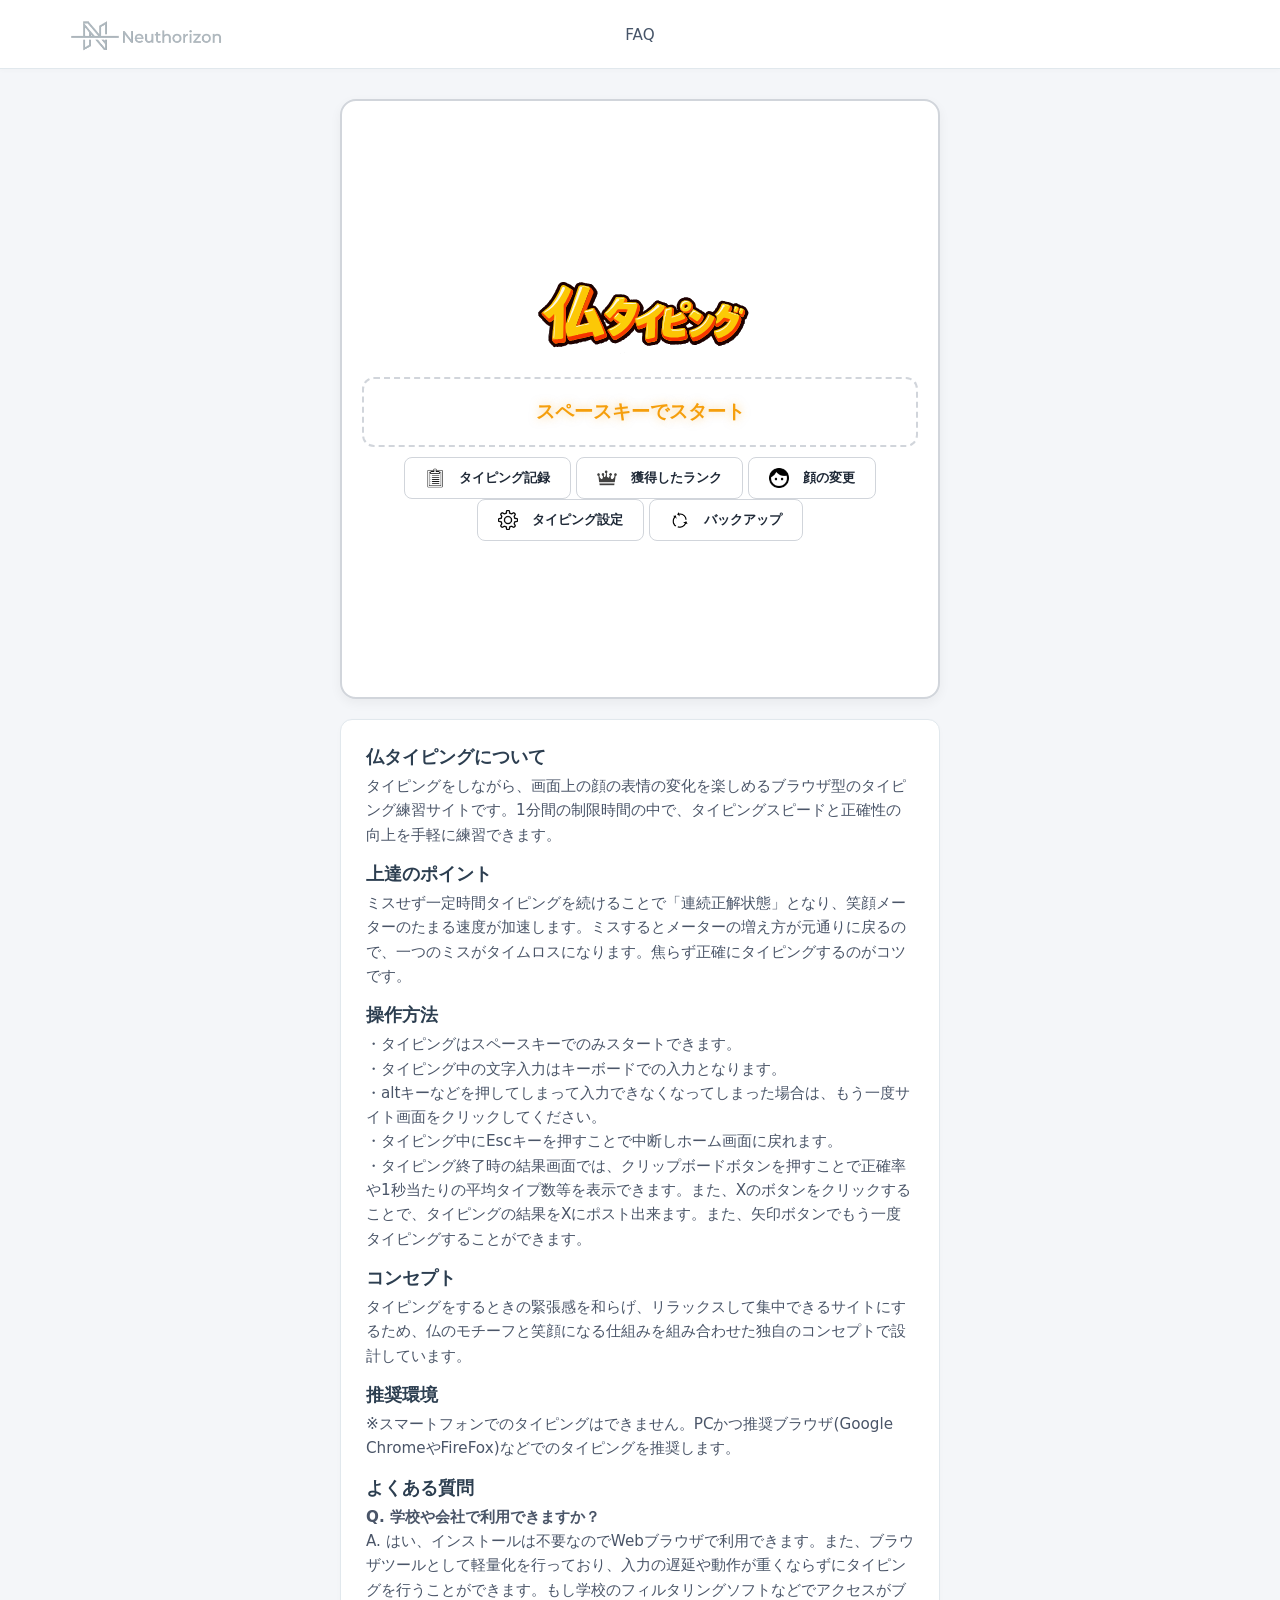
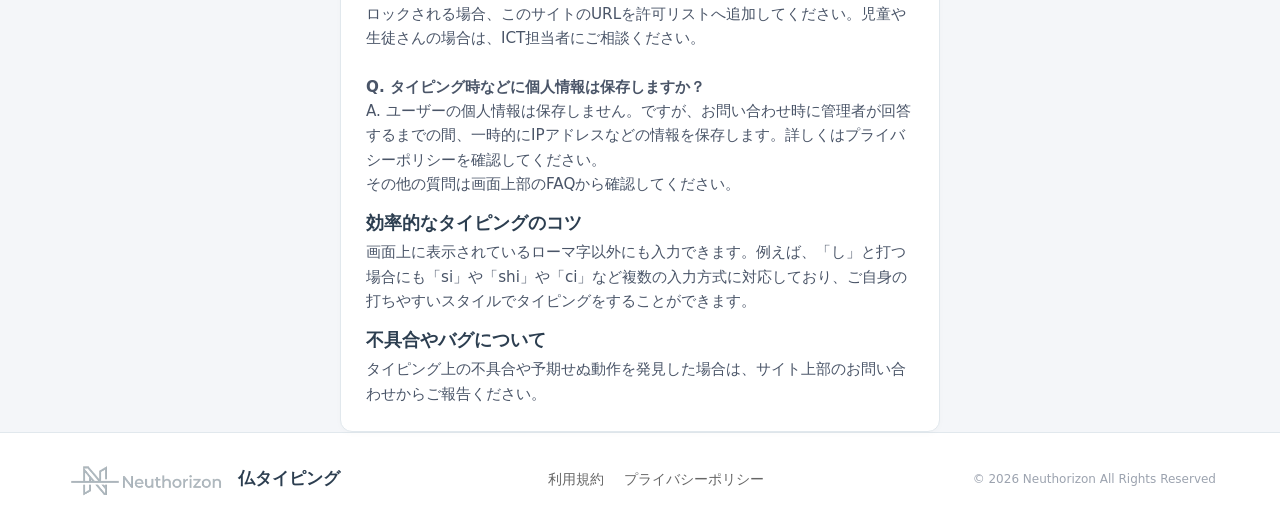
==== hotoketyping/index.html @ e341dd8b "edit typing" ====
<!DOCTYPE html>
<html lang="ja">
<head>
  <meta charset="UTF-8">
  <meta name="viewport" content="width=device-width, initial-scale=1.0">
  <title>仏タイピング</title>
  <link rel="icon" type="image/svg+xml" href="./assets/img/TabIcon.svg">
  <!-- CSSスタイルシートの読み込み（絶対パス化） -->
  <link rel="stylesheet" href="./assets/css/style.css">
  
  <style>
    body {
      overflow-x: hidden;
      width: 100%;
      max-width: 100vw;
    }

    .main-container {
      width: 100%;
      max-width: 1200px;
      margin: 0 auto;
      padding: 0 15px;
      box-sizing: border-box;
    }

    .content-wrapper {
      width: 100%;
      display: flex;
      flex-direction: column;
      align-items: center;
      gap: 20px;
    }

    .game-screen-box {
      width: 100%;
      max-width: 600px;
      aspect-ratio: 1 / 1;
      box-sizing: border-box;
      overflow: hidden;
      position: relative;
    }

    .game-header-banner {
      width: 100%;
      display: flex;
      justify-content: center;
      align-items: center;
      margin: 15px 0 10px 0;
      box-sizing: border-box;
    }

    .game-logo-svg {
      max-width: 220px;
      width: 100%;
      height: auto;
      object-fit: contain;
      display: block;
    }

    /* 説明枠の左側に広告をインラインで配置するコンテナ */
    .lower-content-section {
      width: 100%;
      max-width: 600px;
      display: flex;
      align-items: flex-start; /* 縦に引き伸ばさない */
      gap: 15px;
      box-sizing: border-box;
      position: relative;
    }

    /* 左側の広告枠（説明欄の長さに引っ張られないよう高さを固定・コンパクト化） */
    .sidebar-ad-box {
      position: absolute;
      right: calc(100% + 15px);
      top: 0;
      width: 140px;
      height: 250px; /* 縦長になりすぎないよう適切な高さに固定 */
      display: flex;
      align-items: center;
      justify-content: center;
      box-sizing: border-box;
      overflow: hidden;
    }

    /* 説明枠は一切形・位置を変えずそのままのサイズを維持 */
    .about-section-box {
      width: 100%;
      max-width: 600px;
      box-sizing: border-box;
      word-break: break-word;
      background: #ffffff;
      padding: 25px;
      border-radius: 12px;
      border: 1px solid #e1e8ed;
      box-shadow: 0 2px 6px rgba(0,0,0,0.02);
      display: flex;
      flex-direction: column;
      gap: 15px;
    }

    .about-item {
      display: flex;
      flex-direction: column;
      gap: 5px;
    }

    .about-item h3 {
      font-size: 1.1rem;
      color: #2c3e50;
      font-weight: bold;
      margin: 0;
    }

    .about-item p {
      font-size: 0.95rem;
      color: #4a5568;
      line-height: 1.6;
      margin: 0;
    }

    @media screen and (max-width: 800px) {
      .game-screen-box {
        max-width: 100%;
        height: auto;
        min-height: 400px;
      }
      
      .game-logo-svg {
        max-width: 160px;
      }
      
      /* スマホ表示時は絶対配置を解除して縦並びに切り替え */
      .lower-content-section {
        flex-direction: column;
        max-width: 600px;
      }

      .sidebar-ad-box {
        position: static;
        width: 100%;
        height: 90px;
      }
      
      .home-menu-buttons, .home-sub-menu-buttons {
        display: flex;
        flex-wrap: wrap;
        justify-content: center;
        gap: 8px;
      }

      .menu-btn {
        font-size: 0.9rem;
        padding: 10px 14px;
        max-width: 100%;
        box-sizing: border-box;
      }
    }
  </style>
</head>
<body>

  <!-- 共通ヘッダー読み込み用コンテナ -->
  <div id="siteHeader"></div>

  <!-- メインコンテンツ領域 -->
  <main class="main-container">
    <div class="content-wrapper">
      
      <!-- 正方形のプレイ画面（ホーム画面） -->
      <section class="game-screen-box" id="screenHome">
        <div class="game-header-banner">
          <img src="./assets/img/hotoke.svg" alt="仏タイピングロゴ" class="game-logo-svg">
        </div>
        
        <!-- スペースキーでスタート枠 -->
        <div class="start-prompt-box">
          <span class="gold-glow-text">スペースキーでスタート</span>
        </div>

        <!-- 各種ボタン群（プレイ記録、獲得したランク、顔の変更） -->
        <div class="home-menu-buttons">
          <button class="menu-btn" id="openPlayRecordBtn"><img src="./assets/img/buttons/play_record.png" alt="" class="btn-icon" style="width: 20px; height: 20px; vertical-align: middle; margin-right: 6px;">タイピング記録</button>
          <button class="menu-btn" id="openRankModalBtn"><img src="./assets/img/buttons/rank.png" alt="" class="btn-icon" style="width: 20px; height: 20px; vertical-align: middle; margin-right: 6px;">獲得したランク</button>
          <button class="menu-btn" id="openFaceModalBtn"><img src="./assets/img/buttons/change_faces.png" alt="" class="btn-icon" style="width: 20px; height: 20px; vertical-align: middle; margin-right: 6px;">顔の変更</button>
        </div>
        <!-- サブメニューボタン群（タイピング設定、バックアップ） -->
        <div class="home-sub-menu-buttons">
          <button class="menu-btn" id="openSettingsModalBtn"><img src="./assets/img/buttons/typing_settings.png" alt="" class="btn-icon" style="width: 20px; height: 20px; vertical-align: middle; margin-right: 6px;">タイピング設定</button>
          <button class="menu-btn backup-active-glow" id="openBackupModalBtn"><img src="./assets/img/buttons/backup.png" alt="" class="btn-icon" style="width: 20px; height: 20px; vertical-align: middle; margin-right: 6px;">バックアップ</button>
        </div>

        <!-- 各種モーダル・オーバーレイ置き場（プレイ画面内に収納） -->
        
        <!-- 1. タイピング記録モーダル -->
        <div class="modal-overlay" id="playRecordModal">
          <div class="modal-content">
            <h3>タイピング記録</h3>
            <div class="high-score-box">今までに打った文字数: <span id="recordTotalTyped">0</span> 文字</div>
            <div class="high-score-box">ハイスコア: <span id="recordHighScore">--</span></div>
            <div class="high-score-box">今までのタイピングプレイ回数: <span id="recordClearCount">0</span> 回</div>
            <button class="menu-btn" id="openDeleteDataModalBtn" style="background-color: #d9534f; color: #fff; margin-top: 10px; width: 100%;">プレイデータを削除</button>
            <button class="btn-close-modal" data-target="playRecordModal">閉じる</button>
          </div>
        </div>

        <!-- 2. 獲得したランクモーダル -->
        <div class="modal-overlay rank-modal-overlay" id="rankModal">
          <div class="modal-content rank-modal-content-box">
            <div class="rank-header-title">
              <h3>👑 ランク一覧</h3>
            </div>
            <div id="rankListContainer" class="rank-grid-container">
              <!-- 左カラム：11〜20 -->
              <div class="rank-column-box">
                <div class="rank-card-item" data-id="20"><span class="rank-card-num">20</span><span class="rank-card-name">?</span></div>
                <div class="rank-card-item" data-id="19"><span class="rank-card-num">19</span><span class="rank-card-name">?</span></div>
                <div class="rank-card-item" data-id="18"><span class="rank-card-num">18</span><span class="rank-card-name">?</span></div>
                <div class="rank-card-item" data-id="17"><span class="rank-card-num">17</span><span class="rank-card-name">?</span></div>
                <div class="rank-card-item" data-id="16"><span class="rank-card-num">16</span><span class="rank-card-name">?</span></div>
                <div class="rank-card-item" data-id="15"><span class="rank-card-num">15</span><span class="rank-card-name">?</span></div>
                <div class="rank-card-item" data-id="14"><span class="rank-card-num">14</span><span class="rank-card-name">?</span></div>
                <div class="rank-card-item" data-id="13"><span class="rank-card-num">13</span><span class="rank-card-name">?</span></div>
                <div class="rank-card-item" data-id="12"><span class="rank-card-num">12</span><span class="rank-card-name">?</span></div>
                <div class="rank-card-item" data-id="11"><span class="rank-card-num">11</span><span class="rank-card-name">?</span></div>
              </div>
              <!-- 右カラム：1〜10 -->
              <div class="rank-column-box">
                <div class="rank-card-item" data-id="10"><span class="rank-card-num">10</span><span class="rank-card-name">?</span></div>
                <div class="rank-card-item" data-id="9"><span class="rank-card-num">9</span><span class="rank-card-name">?</span></div>
                <div class="rank-card-item" data-id="8"><span class="rank-card-num">8</span><span class="rank-card-name">?</span></div>
                <div class="rank-card-item" data-id="7"><span class="rank-card-num">7</span><span class="rank-card-name">?</span></div>
                <div class="rank-card-item" data-id="6"><span class="rank-card-num">6</span><span class="rank-card-name">?</span></div>
                <div class="rank-card-item" data-id="5"><span class="rank-card-num">5</span><span class="rank-card-name">?</span></div>
                <div class="rank-card-item" data-id="4"><span class="rank-card-num">4</span><span class="rank-card-name">?</span></div>
                <div class="rank-card-item" data-id="3"><span class="rank-card-num">3</span><span class="rank-card-name">?</span></div>
                <div class="rank-card-item" data-id="2"><span class="rank-card-num">2</span><span class="rank-card-name">?</span></div>
                <div class="rank-card-item" data-id="1"><span class="rank-card-num">1</span><span class="rank-card-name">?</span></div>
              </div>
            </div>
            <div class="rank-modal-footer">
              <span class="rank-instruction-text">ランクの枠内にカーソルを合わせることで解放条件を表示できます。</span>
              <button class="btn-close-modal" data-target="rankModal">閉じる</button>
            </div>
          </div>
        </div>

        <!-- 3. 顔の変更モーダル -->
        <div class="modal-overlay" id="faceModal">
          <div class="modal-content">
            <h3>顔の変更</h3>
            <div id="faceListContainer" class="face-list-container"></div>
            <button class="btn-close-modal" data-target="faceModal">閉じる</button>
          </div>
        </div>

        <!-- 4. タイピング設定モーダル -->
        <div class="modal-overlay" id="settingsModal">
          <div class="modal-content">
            <h3>タイピング設定</h3>
            <div class="settings-group">
              <h4 style="font-size: 0.95rem; margin-bottom: 8px; color: #2c3e50;">テキスト設定</h4>
              <label style="font-size: 0.9rem; color: #4a5568; display: flex; align-items: center; gap: 8px; cursor: pointer;">
                <input type="checkbox" id="romajiGuideSetting" checked> ローマ字を表示する
              </label>
            </div>
            <div class="settings-group" style="margin-top: 15px;">
              <h4 style="font-size: 0.95rem; margin-bottom: 8px; color: #2c3e50;">サウンド設定</h4>
              <label style="font-size: 0.9rem; color: #4a5568; display: flex; align-items: center; gap: 8px; cursor: pointer;">
                <input type="checkbox" id="soundEffectSetting" checked> 効果音を再生する
              </label>
            </div>
            <button class="btn-close-modal" data-target="settingsModal">閉じる</button>
          </div>
        </div>

        <!-- 5. バックアップ作成・復元モーダル -->
        <div class="modal-overlay" id="backupModal">
          <div class="modal-content">
            <h3>バックアップ</h3>
            <button class="btn-primary" id="createBackupBtn" style="width: 100%; margin-bottom: 10px;">バックアップを作成</button>
            <p class="backup-desc">
              バックアップを作成すると、これからのプレイ記録が自動で保存されます。スコアが更新されるたびにデータが常に最新のものになるため、復元するときも最新の状態から復元可能です。
            </p>
            <div class="current-backup-section">
              <h4>現在のバックアップ</h4>
              <div class="backup-status-box" id="backupStatusBox">
                バックアップはありません。
              </div>
            </div>
            <button class="btn-close-modal" data-target="backupModal">閉じる</button>
          </div>
        </div>

        <!-- 6. ゲーム終了時リザルト詳細モーダル -->
        <div class="modal-overlay" id="gameOverviewModal">
          <div class="modal-content">
            <h3>プレイ概要</h3>
            <p>1秒当たりの平均タイプ数: <span id="overviewKPS">0.0</span></p>
            <p>コンボの最大継続: <span id="overviewMaxComboSec">0</span>秒</p>
            <p>正確率: <span id="overviewAccuracy">100</span>%</p>
            <button class="btn-close-modal" data-target="gameOverviewModal">閉じる</button>
          </div>
        </div>

        <!-- 7. ランキングモーダル -->
        <div class="modal-overlay" id="rankingModal">
          <div class="modal-content">
            <h3>ランキング</h3>
            <div class="ranking-display-box" id="rankingDisplayBox">
              5000人中 --位
            </div>
            <button class="btn-close-modal" data-target="rankingModal">閉じる</button>
          </div>
        </div>

        <!-- 8. プレイデータ削除確認モーダル（コンパクト化・アイコン位置修正） -->
        <div class="modal-overlay" id="deleteDataModal" style="background-color: rgba(0, 0, 0, 0.7);">
          <div class="modal-content" style="max-width: 380px; height: auto; text-align: center; padding: 25px 20px; margin: auto; display: flex; flex-direction: column; align-items: center;">
            <img src="./assets/img/warning_icon.png" alt="警告アイコン" class="warning-icon-img" style="width: 48px; height: 48px; margin-bottom: 10px; object-fit: contain; display: block;">
            <div style="font-weight: bold; font-size: 1.1rem; margin-bottom: 12px; color: #1f2937;">注意</div>
            <p style="margin-bottom: 20px; font-size: 0.95rem; line-height: 1.5; color: #4b5563; white-space: pre-line;">消去すると本当に元に戻せなくなります。<br>プレイデータを消去してよろしいですか？</p>
            <div style="display: flex; flex-direction: column; gap: 10px; width: 100%;">
              <button class="menu-btn" id="confirmDeleteDataBtn" style="background-color: #d9534f; color: #fff; width: 100%; justify-content: center;">プレイデータを消去する</button>
              <button class="menu-btn" id="cancelDeleteDataBtn" style="background-color: #6c757d; color: #fff; width: 100%; justify-content: center;">やめる</button>
            </div>
          </div>
        </div>

        <!-- 9. プレイデータ削除完了モーダル（新規追加） -->
        <div class="modal-overlay" id="deleteCompleteModal" style="background-color: rgba(0, 0, 0, 0.7);">
          <div class="modal-content" style="max-width: 360px; height: auto; text-align: center; padding: 30px 20px; margin: auto; display: flex; flex-direction: column; align-items: center;">
            <div style="font-weight: bold; font-size: 1.1rem; margin-bottom: 20px; color: #1f2937;">プレイデータを消去しました。</div>
            <button class="btn-primary" id="closeDeleteCompleteBtn" style="width: 100%;">OK</button>
          </div>
        </div>

      </section>

      <!-- プレイ中のゲーム画面（デフォルト非表示） -->
      <section class="game-screen-box playing-active-screen" id="screenGame" style="display: none;">
        <div class="game-top-hud" style="display: flex; justify-content: space-between; align-items: center; padding: 6px 15px 0 15px; box-sizing: border-box; width: 100%;">
          <div id="timerDisplay" style="font-size: 1.25rem; font-weight: bold; color: var(--text-main);">0.0秒</div>
          <div id="smileCountDisplayContainer" style="font-size: 1.25rem; font-weight: bold; color: var(--text-main);">
            笑顔にした数: <span id="smileCountDisplay">0</span>回
          </div>
        </div>
        <div class="face-display-area" style="position: relative; overflow: hidden;">
          <img id="faceImage" src="./assets/img/faces/default_normal.png" alt="表情" class="face-img-element" style="display: none;">
          <img id="faceNormalLayer" class="face-layer-img" src="./assets/img/faces/default_normal.png" style="position: absolute; top: 0; left: 0; width: 100%; height: 100%; object-fit: contain; z-index: 1; pointer-events: none;">
          <img id="faceSmileLayer" class="face-layer-img" src="./assets/img/faces/default_smile.png" style="position: absolute; top: 0; left: 0; width: 100%; height: 100%; object-fit: contain; z-index: 2; opacity: 0; transition: opacity 0.05s ease-out; pointer-events: none;">
        </div>
        <!-- 笑顔メーター -->
        <div class="smile-meter-container">
          <div id="smileMeterFill" class="smile-meter-fill"></div>
        </div>
        <!-- タイピング文字列表示枠 -->
        <div class="typing-word-box" id="typingWord">
          読み込み中...
        </div>
      </section>

      <!-- 広告枠と仏タイピングについての説明を配置するコンテナ -->
      <div class="lower-content-section">
        <!-- 左側の広告枠（説明欄の高さに引っ張られない固定サイズ） -->
        <div class="sidebar-ad-box"></div>

        <!-- 仏タイピングについての説明（元のサイズ・形を完全に維持） -->
        <section class="about-section-box">
          <div class="about-item">
            <h3>仏タイピングについて</h3>
            <p>タイピングをしながら、画面上の顔の表情の変化を楽しめるブラウザ型のタイピング練習サイトです。1分間の制限時間の中で、タイピングスピードと正確性の向上を手軽に練習できます。</p>
          </div>
          <div class="about-item">
            <h3>上達のポイント</h3>
            <p>ミスせず一定時間タイピングを続けることで「連続正解状態」となり、笑顔メーターのたまる速度が加速します。ミスするとメーターの増え方が元通りに戻るので、一つのミスがタイムロスになります。焦らず正確にタイピングするのがコツです。</p>
          </div>
          <div class="about-item">
            <h3>操作方法</h3>
            <p>・タイピングはスペースキーでのみスタートできます。<br>・タイピング中の文字入力はキーボードでの入力となります。<br>・altキーなどを押してしまって入力できなくなってしまった場合は、もう一度サイト画面をクリックしてください。<br>・タイピング中にEscキーを押すことで中断しホーム画面に戻れます。<br>・タイピング終了時の結果画面では、クリップボードボタンを押すことで正確率や1秒当たりの平均タイプ数等を表示できます。また、Xのボタンをクリックすることで、タイピングの結果をXにポスト出来ます。また、矢印ボタンでもう一度タイピングすることができます。</p>
          </div>
          <div class="about-item">
            <h3>コンセプト</h3>
            <p>タイピングをするときの緊張感を和らげ、リラックスして集中できるサイトにするため、仏のモチーフと笑顔になる仕組みを組み合わせた独自のコンセプトで設計しています。</p>
          </div>
          <div class="about-item">
            <h3>推奨環境</h3>
            <p>※スマートフォンでのタイピングはできません。PCかつ推奨ブラウザ(Google ChromeやFireFox)などでのタイピングを推奨します。</p>
          </div>
          <div class="about-item">
            <h3>よくある質問</h3>
            <p><strong>Q. 学校や会社で利用できますか？</strong><br>A. はい、インストールは不要なのでWebブラウザで利用できます。また、ブラウザツールとして軽量化を行っており、入力の遅延や動作が重くならずにタイピングを行うことができます。もし学校のフィルタリングソフトなどでアクセスがブロックされる場合、このサイトのURLを許可リストへ追加してください。児童や生徒さんの場合は、ICT担当者にご相談ください。<br><br><strong>Q. タイピング時などに個人情報は保存しますか？</strong><br>A. ユーザーの個人情報は保存しません。ですが、お問い合わせ時に管理者が回答するまでの間、一時的にIPアドレスなどの情報を保存します。詳しくはプライバシーポリシーを確認してください。<br>その他の質問は画面上部のFAQから確認してください。</p>
          </div>
          <div class="about-item">
            <h3>効率的なタイピングのコツ</h3>
            <p>画面上に表示されているローマ字以外にも入力できます。例えば、「し」と打つ場合にも「si」や「shi」や「ci」など複数の入力方式に対応しており、ご自身の打ちやすいスタイルでタイピングをすることができます。</p>
          </div>
          <div class="about-item">
            <h3>不具合やバグについて</h3>
            <p>タイピング上の不具合や予期せぬ動作を発見した場合は、サイト上部のお問い合わせからご報告ください。</p>
          </div>
        </section>
      </div>

    </div>
  </main>

  <!-- 共通フッター読み込み用コンテナ -->
  <div id="siteFooter"></div>

  <!-- スクリプトの読み込み（絶対パス化） -->
  <script src="./assets/js/words.js"></script>
  <script src="./assets/js/sound.js"></script>
  <script src="./assets/js/game.js"></script>
  <script src="./assets/js/main.js"></script>

  <!-- 共通ヘッダー・フッターの非同期読み込みスクリプト -->
  <script>
    document.addEventListener("DOMContentLoaded", function() {
      fetch('./components/header.html')
        .then(response => {
          if (!response.ok) throw new Error('Header load failed');
          return response.text();
        })
        .then(data => {
          const headerEl = document.getElementById('siteHeader');
          if (headerEl) headerEl.innerHTML = data;
        })
        .catch(err => console.error('Header load error:', err));

      fetch('./components/footer.html')
        .then(response => {
          if (!response.ok) throw new Error('Footer load failed');
          return response.text();
        })
        .then(data => {
          const footerEl = document.getElementById('siteFooter');
          if (footerEl) footerEl.innerHTML = data;
        })
        .catch(err => console.error('Footer load error:', err));
    });
  </script>
</body>
</html>
---- hotoketyping/assets/css/style.css ----
@charset "UTF-8";

:root {
  --bg-main: #f4f6f9;
  --bg-admin-main: #eef2f7;
  --primary-blue: #3b82f6;
  --primary-blue-hover: #2563eb;
  --text-main: #1f2937;
  --text-muted: #6b7280;
  --border-color: #d1d5db;
  --modal-bg: rgba(0, 0, 0, 0.5);
  --warning-yellow: #fef08a;
  --danger-red: #ef4444;
}

* {
  box-sizing: border-box;
  margin: 0;
  padding: 0;
  font-family: system-ui, -apple-system, "Segoe UI", Roboto, sans-serif;
}

body {
  background-color: var(--bg-main);
  color: var(--text-main);
  min-height: 100vh;
  display: flex;
  flex-direction: column;
}

.btn-primary {
  background-color: var(--primary-blue);
  color: #ffffff;
  border: none;
  border-radius: 8px;
  padding: 10px 20px;
  font-weight: bold;
  cursor: pointer;
  transition: background-color 0.2s;
}

.btn-primary:hover {
  background-color: var(--primary-blue-hover);
}

.btn-secondary {
  background-color: #ffffff;
  color: var(--text-main);
  border: 1px solid var(--border-color);
  border-radius: 8px;
  padding: 10px 20px;
  font-weight: bold;
  cursor: pointer;
  transition: background-color 0.2s;
}

.btn-secondary:hover {
  background-color: #f3f4f6;
}

.menu-btn {
  display: inline-flex;
  align-items: center;
  justify-content: center;
  gap: 8px; 
  background-color: #ffffff;
  color: var(--text-main);
  border: 1px solid var(--border-color);
  border-radius: 8px;
  padding: 10px 20px;
  font-weight: bold;
  cursor: pointer;
  transition: background-color 0.2s;
}

.menu-btn:hover {
  background-color: #f3f4f6;
}

.menu-btn img.btn-icon {
  width: 20px;  
  height: 20px; 
  object-fit: contain;
}

.game-screen-box {
  width: 100%;
  max-width: 600px;
  aspect-ratio: 1 / 1;
  background-color: #ffffff;
  border: 2px solid var(--border-color);
  border-radius: 16px;
  box-shadow: 0 4px 12px rgba(0, 0, 0, 0.05);
  box-sizing: border-box;
  overflow: hidden;
  position: relative; /* モーダルの absolute の基準点となる */
  display: flex;
  flex-direction: column;
  align-items: center;
  justify-content: center;
  padding: 20px;
  margin-top: 30px;
  transition: opacity 0.4s ease-in-out; /* フェード切替用のトランジション */
}

/* ==========================================
   ヘッダー関連スタイル
   ========================================== */
#header, #footer {
  opacity: 0;
  transition: opacity 0.4s ease;
}

#header:not(:empty), #footer:not(:empty) {
  opacity: 1;
}

.site-header {
  background-color: #ffffff;
  border-bottom: 1px solid #e1e8ed;
  width: 100%;
  box-sizing: border-box;
  box-shadow: 0 2px 4px rgba(0, 0, 0, 0.02);
  position: relative;
  z-index: 100;
}

.header-inner {
  max-width: 1200px;
  margin: 0 auto;
  padding: 2px 24px;
  display: flex;
  justify-content: space-between;
  align-items: center;
  box-sizing: border-box;
}

.header-left {
  display: flex;
  align-items: center;
  min-width: 184px; 
  justify-content: flex-start;
}

.header-logo-link {
  display: flex;
  align-items: center;
  text-decoration: none;
}

.header-logo {
  width: 90px;
  height: 90px;
  object-fit: contain;
  display: block;
}

.header-nav {
  display: flex;
  justify-content: center;
  flex: 1;
}

.nav-list {
  display: flex;
  list-style: none;
  align-items: center;
  gap: 30px;
  margin: 0;
  padding: 0;
}

.nav-link {
  color: #2c3e50;
  text-decoration: none;
  font-size: 0.95rem;
  font-weight: 500;
  white-space: nowrap;
  transition: color 0.2s;
}

.nav-link:hover {
  color: #3498db;
}

.header-right {
  display: flex;
  align-items: center;
  min-width: 184px;
  justify-content: flex-end;
  position: relative;
}

.bell-container {
  position: relative;
  cursor: pointer;
  font-size: 1.35rem;
  padding: 6px;
  user-select: none;
  display: flex;
  align-items: center;
  justify-content: center;
}

.bell-icon {
  color: #eab308;
}

.unread-badge {
  position: absolute;
  top: 0;
  right: 0;
  background-color: #e74c3c;
  color: #ffffff;
  font-size: 0.7rem;
  padding: 1px 5px;
  border-radius: 10px;
  font-weight: bold;
}

.notification-dropdown {
  display: none;
  position: absolute;
  top: 50px;
  right: 0;
  width: 300px;
  background-color: #ffffff;
  border: 1px solid #e1e8ed;
  border-radius: 8px;
  box-shadow: 0 4px 12px rgba(0, 0, 0, 0.15);
  z-index: 9999;
  padding: 15px;
  box-sizing: border-box;
}

.notification-dropdown.active {
  display: block !important;
}

.notification-header {
  display: flex;
  justify-content: space-between;
  align-items: center;
  font-weight: bold;
  font-size: 0.95rem;
  color: #2c3e50;
}

.mark-all-read {
  font-size: 0.8rem;
  color: #3498db;
  cursor: pointer;
}

.mark-all-read:hover {
  text-decoration: underline;
}

.notification-divider {
  height: 1px;
  background-color: #e1e8ed;
  margin: 10px 0;
}

.notification-body {
  max-height: 200px;
  overflow-y: auto;
}

.notification-empty-container {
  text-align: center;
  padding: 20px 0;
  color: #888888;
}

.notification-empty-icon {
  font-size: 1.5rem;
  margin-bottom: 5px;
}

.notification-empty-text {
  font-size: 0.85rem;
}

.notification-footer {
  text-align: center;
}

.view-all-notifications {
  font-size: 0.85rem;
  color: #3498db;
  text-decoration: none;
}

.view-all-notifications:hover {
  text-decoration: underline;
}

/* ==========================================
   Cookie同意バナー関連スタイル
   ========================================== */
.cookie-banner {
  position: fixed;
  bottom: 0;
  left: 0;
  width: 100%;
  background-color: #ffffff;
  border-top: 1px solid var(--border-color);
  padding: 15px 30px;
  display: flex;
  justify-content: space-between;
  align-items: center;
  box-shadow: 0 -4px 10px rgba(0,0,0,0.05);
  z-index: 2000;
}

.cookie-text {
  color: var(--text-muted);
  font-size: 13px;
  max-width: 70%;
}

.cookie-buttons {
  display: flex;
  gap: 10px;
}

/* ==========================================
   フッター関連スタイル
   ========================================== */
.site-footer {
  background-color: #ffffff;
  border-top: 1px solid #e5e7eb;
  padding: 24px 32px;
  margin-top: auto;
}

.footer-container {
  max-width: 1200px;
  margin: 0 auto;
  display: flex;
  justify-content: space-between;
  align-items: center;
  flex-wrap: wrap;
  gap: 16px;
}

.footer-left {
  display: flex;
  align-items: center;
  gap: 10px;
}

.footer-logo {
  width: 24px;
  height: 24px;
  display: block;
}

.footer-brand {
  font-weight: bold;
  font-size: 14px;
  color: #374151;
}

.footer-nav {
  display: flex;
  gap: 24px;
  list-style: none;
  align-items: center;
}

.footer-link {
  text-decoration: none;
  color: #6b7280;
  font-size: 13px;
  transition: color 0.2s;
}

.footer-link:hover {
  color: var(--primary-blue);
}

.cookie-manage-btn {
  background: none;
  border: none;
  color: #6b7280;
  font-size: 13px;
  cursor: pointer;
  padding: 0;
  transition: color 0.2s;
}

.cookie-manage-btn:hover {
  color: var(--primary-blue);
}

.footer-right p {
  font-size: 12px;
  color: #9ca3af;
}

/* ==========================================
   モーダル関連スタイル（プレイ画面内に完璧に収める設定）
   ========================================== */
.modal-overlay {
  position: absolute; /* プレイ画面（.game-screen-box）の枠内を基準にする */
  top: 0;
  left: 0;
  width: 100%;
  height: 100%;
  background-color: rgba(0, 0, 0, 0.6);
  display: none;
  justify-content: center;
  align-items: center;
  z-index: 3000;
  box-sizing: border-box;
  padding: 15px;
  border-radius: 14px;
}

.modal-content {
  background-color: #ffffff;
  padding: 24px;
  border-radius: 12px;
  width: 95%;
  max-width: 560px;
  height: 95%;
  max-height: 560px;
  box-shadow: 0 10px 25px rgba(0, 0, 0, 0.2);
  position: relative;
  box-sizing: border-box;
  overflow-y: auto;
  margin: auto;
  display: flex;
  flex-direction: column;
  justify-content: flex-start;
  gap: 16px;
}

/* 閉じるボタンを常に美しく下部に配置 */
.modal-content .btn-close-modal {
  margin-top: auto;
}

/* ==========================================
   獲得したランク一覧モーダル専用スタイル（プレイ画面内に完全収まる版）
   ========================================== */
.rank-modal-overlay {
  font-family: 'Segoe UI', sans-serif;
  color: #fff;
}

.rank-modal-content-box {
  max-width: 560px;
  width: 95%;
  max-height: 560px;
  height: 95%;
  overflow-y: auto;
  margin: auto;
  background: rgba(18, 22, 33, 0.95);
  border: 2px solid #3a4460;
  border-radius: 12px;
  padding: 12px 15px;
  box-shadow: 0 10px 30px rgba(0, 0, 0, 0.5);
  position: relative;
  box-sizing: border-box;
  display: flex;
  flex-direction: column;
  justify-content: flex-start;
  gap: 12px;
}

.rank-modal-content-box .btn-close-modal {
  margin-top: auto;
}

.rank-header-title {
  text-align: center;
  margin-bottom: 4px;
}

.rank-header-title h3 {
  display: inline-block;
  padding: 4px 20px;
  border: 2px solid #566896;
  border-radius: 20px;
  background: linear-gradient(to bottom, #232d4a, #151b2c);
  font-size: 1rem;
  letter-spacing: 2px;
  margin: 0;
  color: #fff;
}

.rank-grid-container {
  display: flex;
  gap: 12px;
  justify-content: center;
  margin-bottom: 4px;
  flex: 1;
}

.rank-column-box {
  flex: 1;
  display: flex;
  flex-direction: column;
  gap: 4px;
  justify-content: space-between;
}

.rank-card-item {
  display: flex;
  align-items: center;
  padding: 4px 10px;
  background: linear-gradient(to right, #1e263d, #141a29);
  border: 1.5px solid #3f4e78;
  border-radius: 25px;
  cursor: pointer;
  transition: all 0.2s ease;
  position: relative;
  overflow: hidden;
  height: 34px;
  box-sizing: border-box;
}

.rank-card-item:hover {
  border-color: #6a85c2;
  transform: translateY(-1px);
  box-shadow: 0 4px 12px rgba(70, 110, 180, 0.3);
}

.rank-card-num {
  font-weight: bold;
  width: 25px;
  color: #8da4db;
  font-size: 0.85rem;
}

.rank-card-name {
  flex: 1;
  white-space: nowrap;
  overflow: hidden;
  text-overflow: ellipsis;
  text-align: center;
  font-size: 0.85rem;
}

/* ==========================================
   エキスパート帯（ランク10〜20）の個別スタイリッシュデザイン
   ※ 未獲得（グレーアウト時）は共通スタイルに強制統一されます
   ========================================== */

.rank-card-item[data-id="10"]:not([style*="grayscale"]) { border-color: #00ffcc; box-shadow: inset 0 0 8px rgba(0,255,204,0.2); }
.rank-card-item[data-id="11"]:not([style*="grayscale"]) { border-color: #ff6600; background: linear-gradient(to right, #2c1a14, #141a29); }
.rank-card-item[data-id="12"]:not([style*="grayscale"]) { border-color: #ffff33; }
.rank-card-item[data-id="13"]:not([style*="grayscale"]) { border-color: #00ccff; }
.rank-card-item[data-id="14"]:not([style*="grayscale"]) { border-color: #cc33ff; }
.rank-card-item[data-id="15"]:not([style*="grayscale"]) { border-color: #ff3366; background: linear-gradient(to right, #2a121d, #141a29); }
.rank-card-item[data-id="16"]:not([style*="grayscale"]) { border-color: #ff4500; }
.rank-card-item[data-id="17"]:not([style*="grayscale"]) { border-color: #9900cc; }
.rank-card-item[data-id="18"]:not([style*="grayscale"]) { border-color: #ffd700; }
.rank-card-item[data-id="19"]:not([style*="grayscale"]) { border-color: #00ffff; }
.rank-card-item[data-id="20"]:not([style*="grayscale"]) {
  border-color: #ffcc00;
  background: linear-gradient(to right, #332b00, #141a29);
  box-shadow: 0 0 15px rgba(255, 204, 0, 0.4);
}

.rank-modal-footer {
  display: flex;
  justify-content: space-between;
  align-items: center;
  margin-top: auto;
  padding-top: 6px;
  border-top: 1px solid #2a344e;
}

.rank-instruction-text {
  font-size: 0.75rem;
  color: #94a3b8;
}

/* ==========================================
   ベストタイム更新スタンプ
   ========================================== */
.best-record-stamp {
  position: absolute;
  top: 15px;
  right: 15px;
  border: 3px solid #ef4444;
  color: #ef4444;
  font-size: 15px;
  font-weight: bold;
  padding: 6px 12px;
  border-radius: 6px;
  transform: rotate(-12deg);
  letter-spacing: 1px;
  pointer-events: none;
  opacity: 0;
  transition: opacity 0.6s ease-in-out;
  background-color: rgba(255, 255, 255, 0.85);
  box-shadow: 0 2px 6px rgba(239, 68, 68, 0.2);
  z-index: 10;
}

.best-record-stamp.show {
  opacity: 1;
}

/* ==========================================
   ゲーム内UIパーツ・各種ボックス
   ========================================== */
.start-prompt-box {
  text-align: center;
  padding: 20px;
  font-size: 1.2rem;
  font-weight: bold;
  color: var(--text-main);
  background-color: rgba(255, 255, 255, 0.9);
  border: 2px dashed var(--border-color);
  border-radius: 12px;
  margin: 10px 0;
  width: 100%;
}

.gold-glow-text {
  color: #f59e0b;
  font-weight: bold;
  text-shadow: 0 0 10px rgba(245, 158, 11, 0.5);
}

.game-top-hud {
  display: flex;
  justify-content: space-between;
  align-items: center;
  width: 100%;
  margin-bottom: 15px;
  font-size: 0.95rem;
  font-weight: bold;
  color: var(--text-muted);
}

.timer-display {
  font-family: monospace, system-ui;
  font-size: 1.8rem; /* 文字を大きめに調整 */
  font-weight: bold;
  color: var(--text-main);
  background: none;        /* 背景色をなくす */
  padding: 0;              /* 余白をなくす */
  border: none;            /* 枠線をなくす */
  border-radius: 0;
}

.face-display-area {
  position: relative;
  width: 180px;
  height: 180px;
  margin: 10px auto;
  display: flex;
  align-items: center;
  justify-content: center;
}

.face-img-element {
  width: 100%;
  height: 100%;
  object-fit: contain;
  display: block;
}

.face-layer-img {
  position: absolute;
  top: 0;
  left: 0;
  width: 100%;
  height: 100%;
  object-fit: contain;
  pointer-events: none;
}

.smile-meter-container {
  width: 100%;
  max-width: 300px;
  height: 12px;
  background-color: #e5e7eb;
  border-radius: 6px;
  overflow: hidden;
  margin: 10px auto;
  border: 1px solid var(--border-color);
}

.smile-meter-fill {
  height: 100%;
  width: 0%;
  background: linear-gradient(90deg, #3b82f6, #10b981);
  transition: width 0.1s ease;
}

/* ==========================================
   顔の変更モーダル用リスト・ボックススタイル
   ========================================== */
.face-list-container {
  display: flex;
  flex-direction: column;
  gap: 10px;
  max-height: 350px;
  overflow-y: auto;
  padding: 5px;
  margin-bottom: 15px;
}

.face-card-item {
  background-color: #f8fafc;
  border: 1px solid var(--border-color);
  border-radius: 10px;
  padding: 10px 15px;
  display: flex;
  align-items: center;
  gap: 15px;
  cursor: pointer;
  transition: all 0.2s;
  box-sizing: border-box;
  position: relative;
  min-height: 56px;
}

.face-card-item:hover:not(.locked) {
  background-color: #f1f5f9;
  border-color: var(--primary-blue);
}

.face-card-item.selected {
  border-color: var(--primary-blue);
  background-color: #eff6ff;
  box-shadow: 0 0 8px rgba(59, 130, 246, 0.2);
}

.face-card-item.locked {
  background-color: #f1f5f9;
  opacity: 0.65;
  cursor: not-allowed;
  filter: grayscale(1);
}

.face-card-icon {
  width: 36px;
  height: 36px;
  object-fit: contain;
  flex-shrink: 0;
}

.face-card-name {
  font-weight: bold;
  font-size: 0.95rem;
  color: var(--text-main);
}

.face-card-locked-text {
  flex: 1;
  text-align: center;
  font-size: 0.85rem;
  color: var(--text-muted);
  font-weight: bold;
}

.typing-word-box {
  font-size: 1.8rem;
  font-weight: bold;
  letter-spacing: 2px;
  margin: 20px 0;
  text-align: center;
  color: var(--text-main);
  word-break: break-all;
  
  /* ▼ ここを追加・変更 ▼ */
  min-height: 90px; /* 文字がなくても常にこの高さを確保し、ズレを防ぐ */
  display: flex;
  flex-direction: column;
  align-items: center;
  justify-content: center;
}

.high-score-box {
  background-color: #f8fafc;
  border: 1px solid var(--border-color);
  border-radius: 10px;
  padding: 12px;
  text-align: center;
  margin: 10px 0;
}

.backup-desc {
  font-size: 0.85rem;
  color: var(--text-muted);
  margin-bottom: 12px;
  line-height: 1.4;
}

.backup-status-box {
  background-color: #f0fdf4;
  border: 1px solid #bbf7d0;
  color: #166534;
  padding: 8px 12px;
  border-radius: 8px;
  font-size: 0.85rem;
  margin-bottom: 12px;
}

.ranking-display-box {
  background-color: #ffffff;
  border: 1px solid var(--border-color);
  border-radius: 10px;
  padding: 15px;
  margin: 12px 0;
}

.settings-group {
  margin-bottom: 15px;
  border-bottom: 1px solid #f3f4f6;
  padding-bottom: 12px;
}
.settings-group:last-child {
  border-bottom: none;
  margin-bottom: 0;
  padding-bottom: 0;
}

.btn-close-modal {
  display: block;
  width: 100%;
  margin-top: 12px;
  background-color: #f3f4f6;
  color: var(--text-main);
  border: 1px solid var(--border-color);
  border-radius: 8px;
  padding: 8px 16px;
  font-weight: bold;
  cursor: pointer;
  transition: background-color 0.2s;
  text-align: center;
}
.btn-close-modal:hover {
  background-color: #e5e7eb;
}

/* ==========================================
   画面切り替えフェード用クラススタイル
   ========================================== */
.screen-fade-out {
  opacity: 0;
  pointer-events: none;
}

.screen-fade-in {
  opacity: 1;
}

/* ==========================================
   ランクカードのカスタム吹き出し（強制白背景設定）
   ========================================== */
.rank-modal-content-box .rank-card-item {
  position: relative !important;
  overflow: visible !important;
}

.rank-modal-content-box .rank-card-item:hover {
  z-index: 100 !important;
}

.rank-modal-content-box .rank-card-item[data-tooltip]:hover::after {
  content: attr(data-tooltip) !important;
  position: absolute !important;
  bottom: calc(100% + 10px) !important;
  left: 50% !important;
  transform: translateX(-50%) !important;
  background-color: #ffffff !important;
  background: #ffffff !important;
  color: #000000 !important;
  opacity: 1 !important;
  padding: 6px 12px !important;
  border-radius: 6px !important;
  font-size: 0.75rem !important;
  white-space: nowrap !important;
  z-index: 10000 !important;
  pointer-events: none !important;
  box-shadow: 0 4px 12px rgba(0, 0, 0, 0.25) !important;
}

.rank-modal-content-box .rank-card-item[data-tooltip]:hover::before {
  content: "" !important;
  position: absolute !important;
  bottom: calc(100% + 5px) !important;
  left: 50% !important;
  transform: translateX(-50%) !important;
  border-width: 5px !important;
  border-style: solid !important;
  border-color: #ffffff transparent transparent transparent !important;
  opacity: 1 !important;
  z-index: 10000 !important;
  pointer-events: none !important;
}
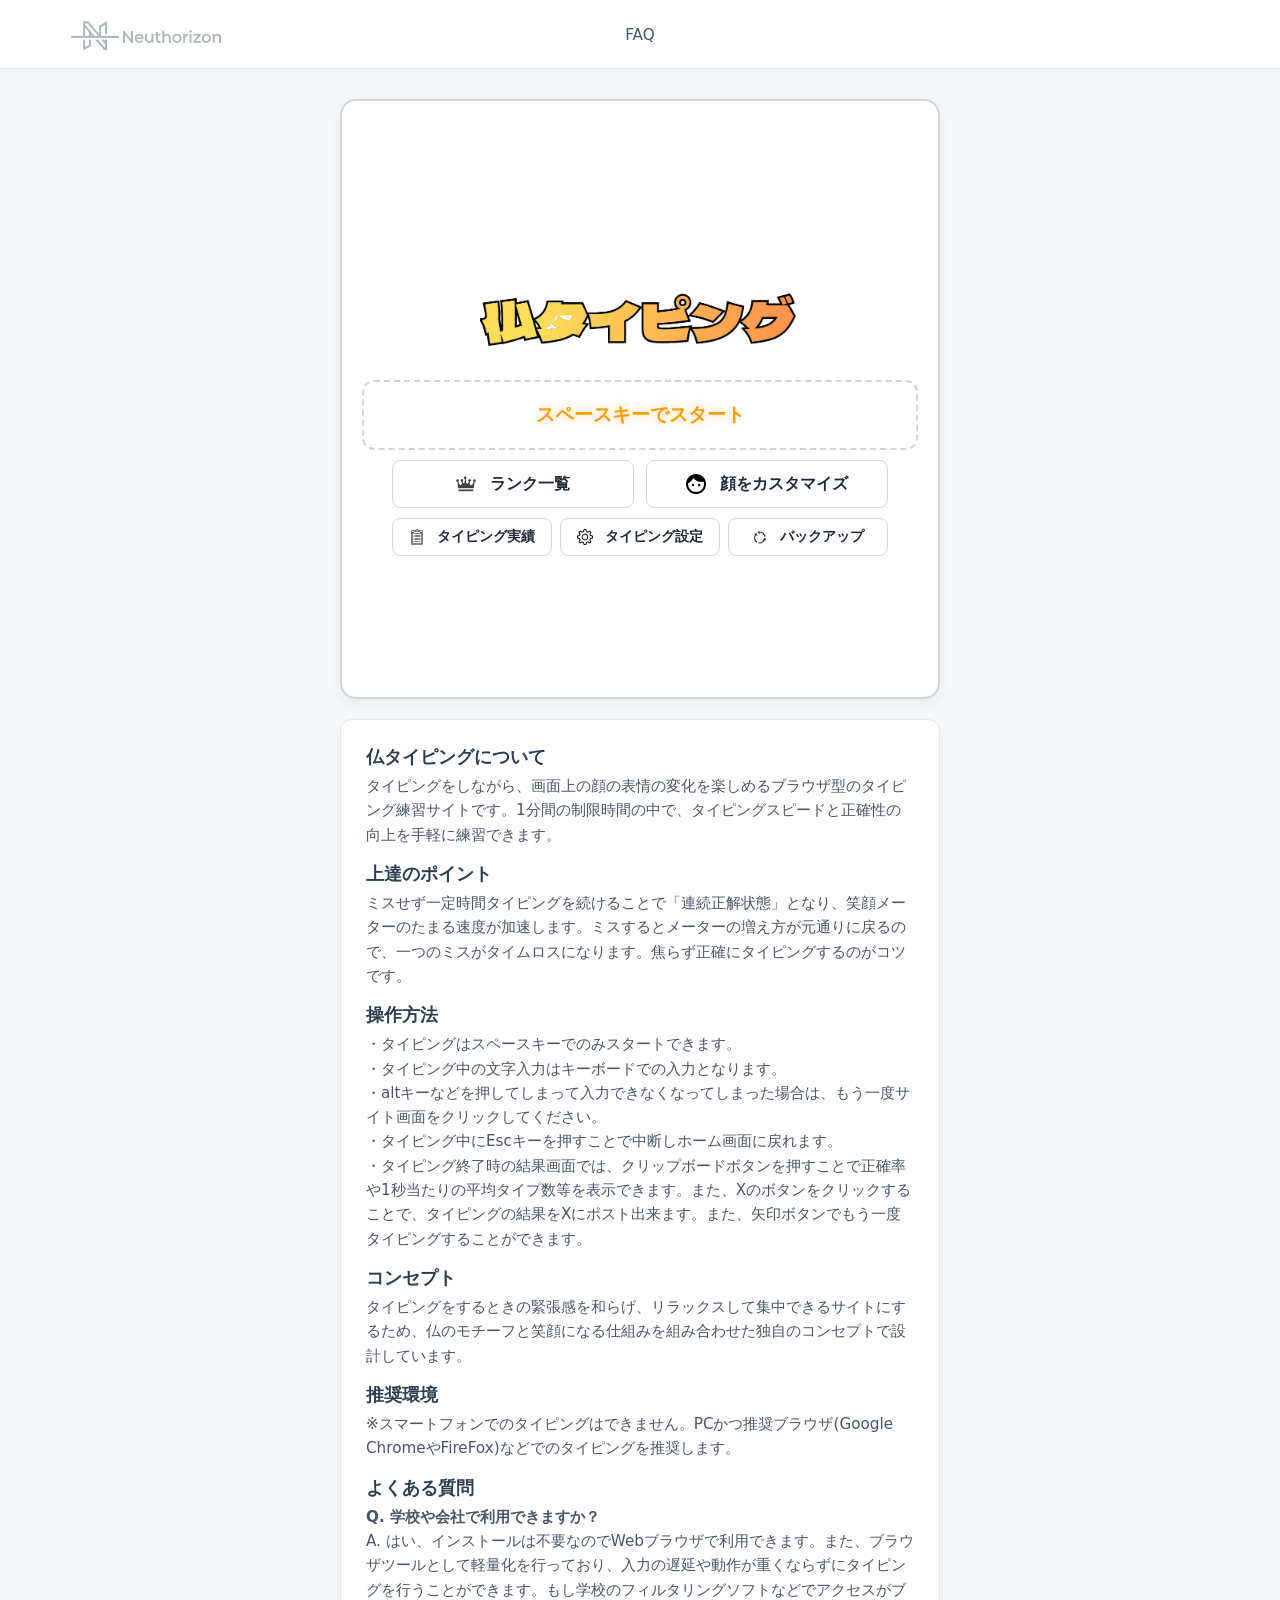
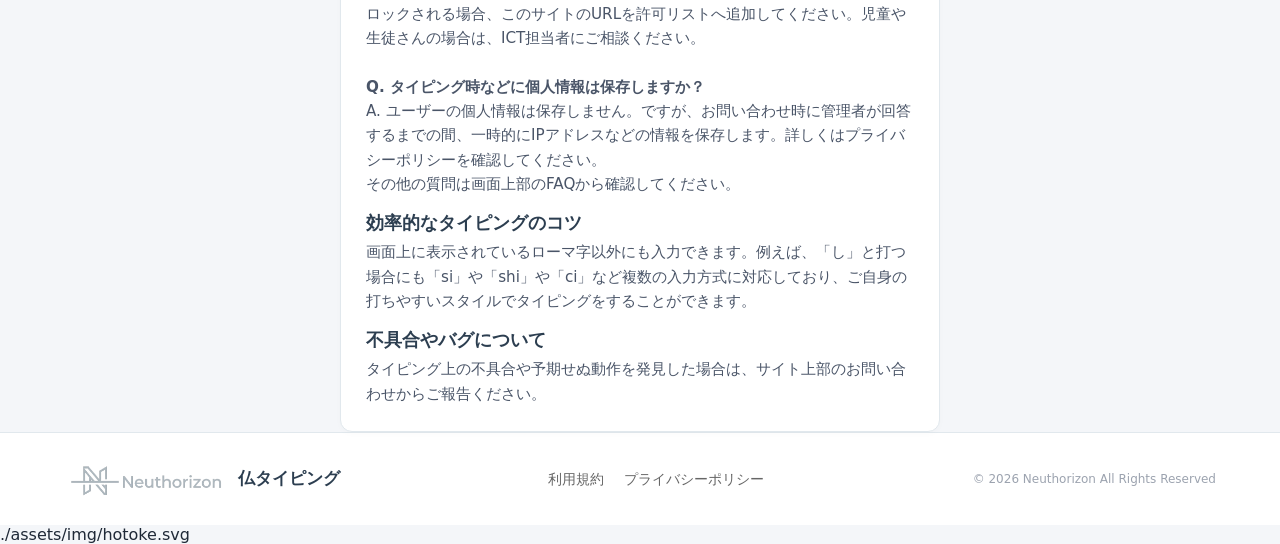
==== commit 74ae8a5e: "edit typing" ====
--- a/hotoketyping/index.html
+++ b/hotoketyping/index.html
@@ -50,11 +50,56 @@
     }
 
     .game-logo-svg {
-      max-width: 220px;
+      max-width: 320px;
       width: 100%;
       height: auto;
       object-fit: contain;
       display: block;
+    }
+
+    /* 案1：上段2個（大きめ）・下段3個（コンパクト） */
+    .home-menu-buttons {
+      display: flex;
+      justify-content: center;
+      gap: 12px;
+      width: 100%;
+      max-width: 520px;
+      margin: 0 auto 10px auto;
+      padding: 0 12px;
+      box-sizing: border-box;
+    }
+
+    .home-menu-buttons .menu-btn {
+      flex: 1 1 0;
+      min-height: 48px;
+      padding: 12px 16px;
+      font-size: 1rem;
+      display: inline-flex;
+      align-items: center;
+      justify-content: center;
+      box-sizing: border-box;
+    }
+
+    .home-sub-menu-buttons {
+      display: flex;
+      justify-content: center;
+      gap: 8px;
+      width: 100%;
+      max-width: 520px;
+      margin: 0 auto;
+      padding: 0 12px;
+      box-sizing: border-box;
+    }
+
+    .home-sub-menu-buttons .menu-btn {
+      flex: 1 1 0;
+      min-height: 38px;
+      padding: 7px 10px;
+      font-size: 0.85rem;
+      display: inline-flex;
+      align-items: center;
+      justify-content: center;
+      box-sizing: border-box;
     }
 
     /* 説明枠の左側に広告をインラインで配置するコンテナ */
@@ -169,7 +214,7 @@
       <!-- 正方形のプレイ画面（ホーム画面） -->
       <section class="game-screen-box" id="screenHome">
         <div class="game-header-banner">
-          <img src="./assets/img/hotoke.svg" alt="仏タイピングロゴ" class="game-logo-svg">
+          <img src="./assets/img/hotoke.png" alt="仏タイピングロゴ" class="game-logo-svg">
         </div>
         
         <!-- スペースキーでスタート枠 -->
@@ -177,16 +222,16 @@
           <span class="gold-glow-text">スペースキーでスタート</span>
         </div>
 
-        <!-- 各種ボタン群（プレイ記録、獲得したランク、顔の変更） -->
+        <!-- 上段：メイン2ボタン（ランク一覧、顔をカスタマイズ） -->
         <div class="home-menu-buttons">
-          <button class="menu-btn" id="openPlayRecordBtn"><img src="./assets/img/buttons/play_record.png" alt="" class="btn-icon" style="width: 20px; height: 20px; vertical-align: middle; margin-right: 6px;">タイピング記録</button>
-          <button class="menu-btn" id="openRankModalBtn"><img src="./assets/img/buttons/rank.png" alt="" class="btn-icon" style="width: 20px; height: 20px; vertical-align: middle; margin-right: 6px;">獲得したランク</button>
-          <button class="menu-btn" id="openFaceModalBtn"><img src="./assets/img/buttons/change_faces.png" alt="" class="btn-icon" style="width: 20px; height: 20px; vertical-align: middle; margin-right: 6px;">顔の変更</button>
-        </div>
-        <!-- サブメニューボタン群（タイピング設定、バックアップ） -->
+          <button class="menu-btn" id="openRankModalBtn"><img src="./assets/img/buttons/rank.png" alt="" class="btn-icon" style="width: 20px; height: 20px; vertical-align: middle; margin-right: 6px;">ランク一覧</button>
+          <button class="menu-btn" id="openFaceModalBtn"><img src="./assets/img/buttons/change_faces.png" alt="" class="btn-icon" style="width: 20px; height: 20px; vertical-align: middle; margin-right: 6px;">顔をカスタマイズ</button>
+        </div>
+        <!-- 下段：サブ3ボタン（タイピング実績、タイピング設定、バックアップ） -->
         <div class="home-sub-menu-buttons">
-          <button class="menu-btn" id="openSettingsModalBtn"><img src="./assets/img/buttons/typing_settings.png" alt="" class="btn-icon" style="width: 20px; height: 20px; vertical-align: middle; margin-right: 6px;">タイピング設定</button>
-          <button class="menu-btn backup-active-glow" id="openBackupModalBtn"><img src="./assets/img/buttons/backup.png" alt="" class="btn-icon" style="width: 20px; height: 20px; vertical-align: middle; margin-right: 6px;">バックアップ</button>
+          <button class="menu-btn" id="openPlayRecordBtn"><img src="./assets/img/buttons/play_record.png" alt="" class="btn-icon" style="width: 16px; height: 16px; vertical-align: middle; margin-right: 4px;">タイピング実績</button>
+          <button class="menu-btn" id="openSettingsModalBtn"><img src="./assets/img/buttons/typing_settings.png" alt="" class="btn-icon" style="width: 16px; height: 16px; vertical-align: middle; margin-right: 4px;">タイピング設定</button>
+          <button class="menu-btn backup-active-glow" id="openBackupModalBtn"><img src="./assets/img/buttons/backup.png" alt="" class="btn-icon" style="width: 16px; height: 16px; vertical-align: middle; margin-right: 4px;">バックアップ</button>
         </div>
 
         <!-- 各種モーダル・オーバーレイ置き場（プレイ画面内に収納） -->
@@ -440,4 +485,5 @@
     });
   </script>
 </body>
-</html>+</html>
+./assets/img/hotoke.svg
